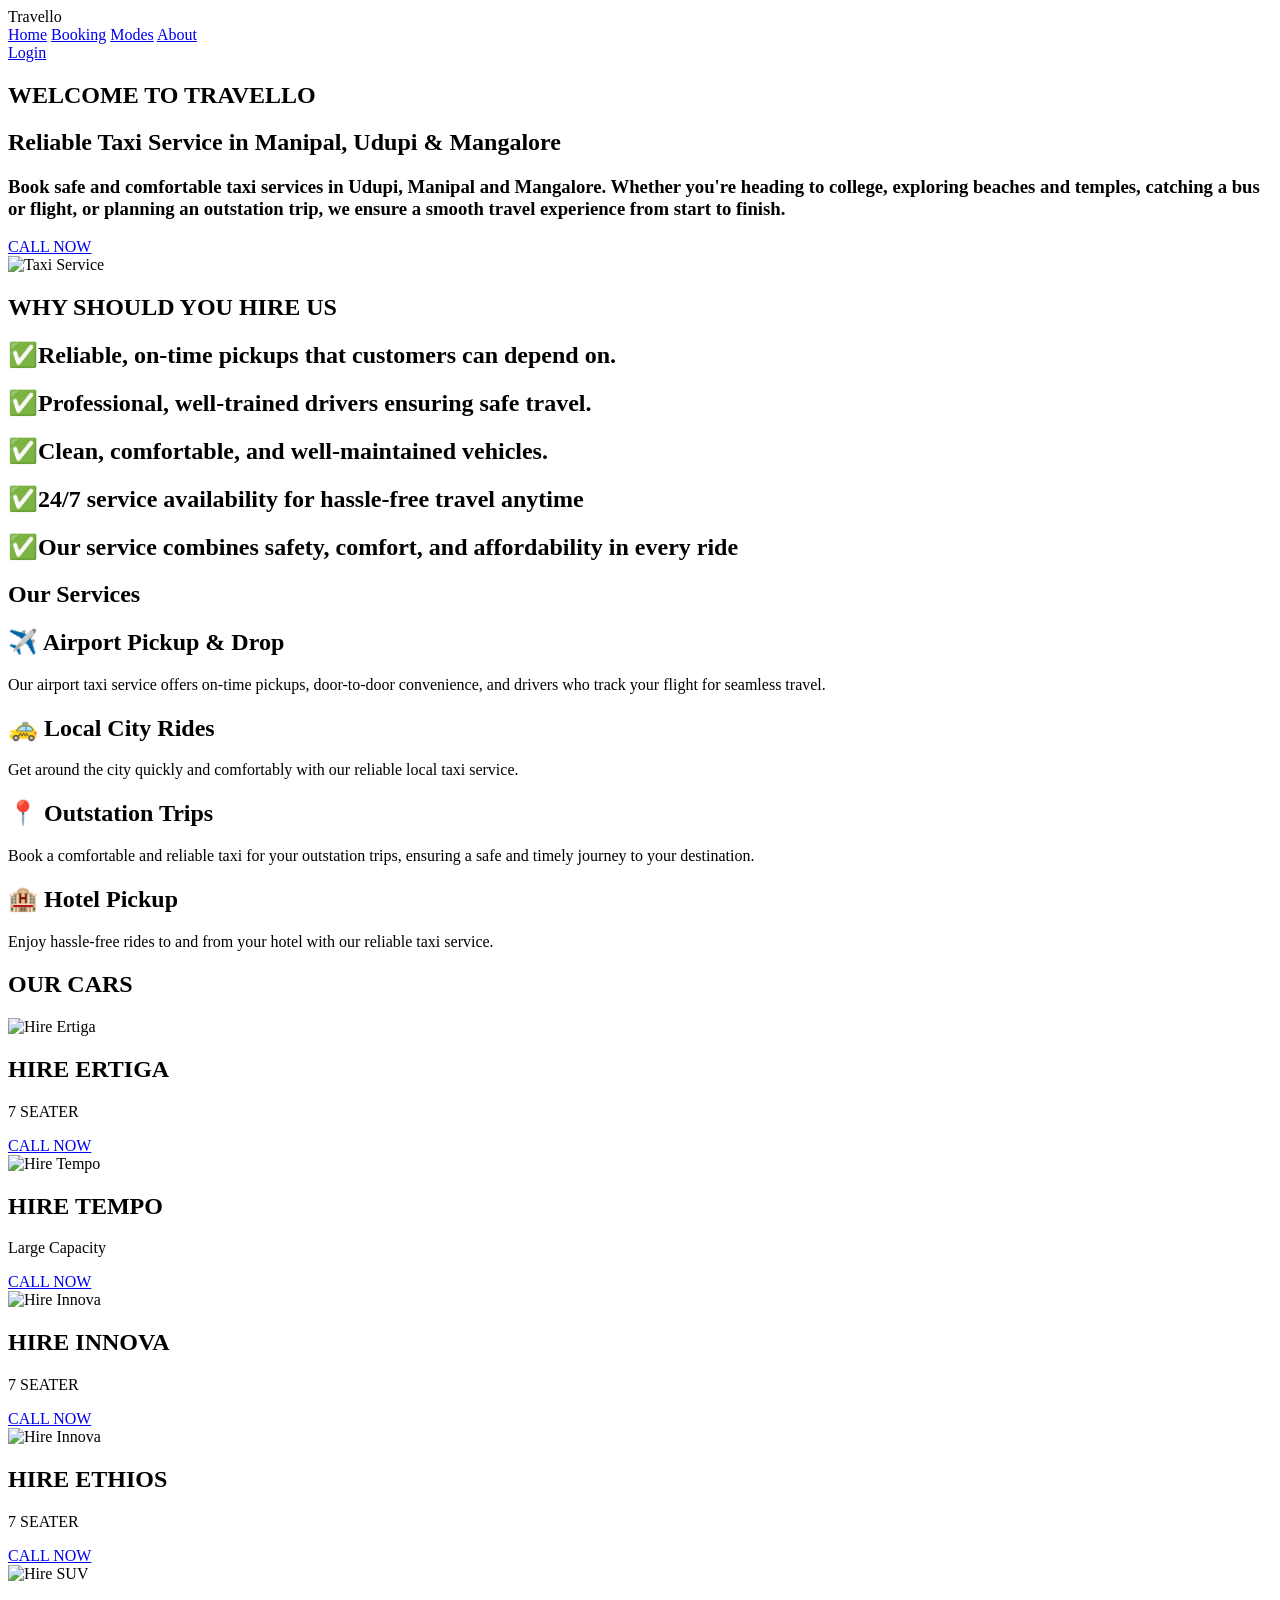
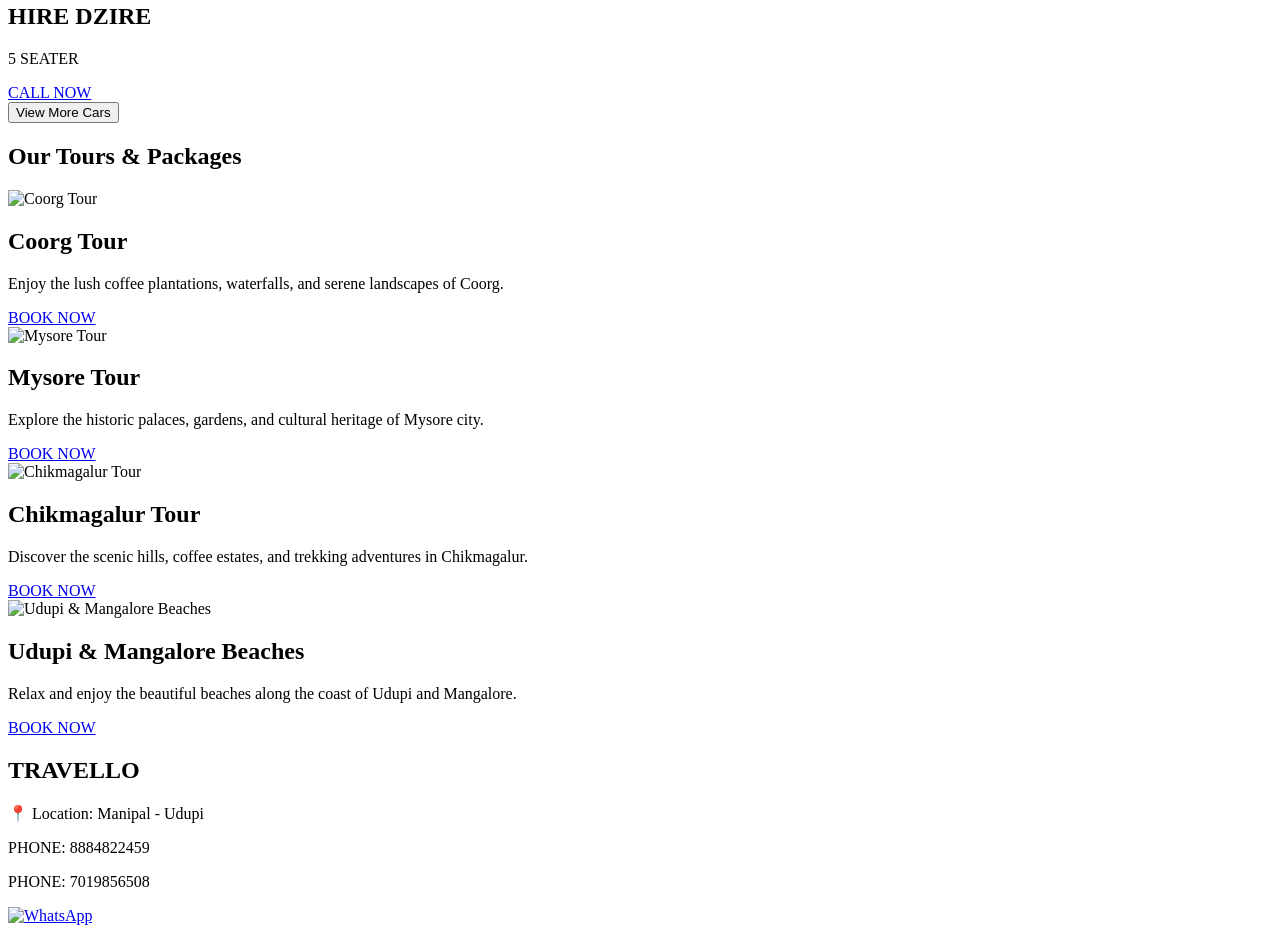
==== index.html @ de764760 "Add files via upload" ====
<!DOCTYPE html>
<html lang="en">
<head>
    <meta charset="UTF-8">
    <meta name="viewport" content="width=device-width, initial-scale=1.0">
    <title>LOCAL TRAVELS</title>
    <link rel="stylesheet" href="style.css">
    
</head>
<body>
 <header class="navbar">
        <div class="logo">
            Travello
        </div>

        <nav>
            <a href="index.html">Home</a>
            <a href="booking.html">Booking</a>
            <a href="#modes">Modes</a>
            <a href="#about">About</a>
        </nav>
        <div class="nav-buttons">
            <a href="login.html" class="login-btn">Login</a>        
        </div>
    </header>


<div class="wrapper">
  <section class="hero-section" id="home-page">
    <div class="hero-content">
      <h1>WELCOME TO TRAVELLO</h1>
      <h2>Reliable Taxi Service in Manipal, Udupi & Mangalore</h2>
      <h3>Book safe and comfortable taxi services in Udupi, Manipal and Mangalore. Whether you're heading to college, exploring beaches and temples, catching a bus or flight, or planning an outstation trip, we ensure a smooth travel experience from start to finish.</h3>
      <a href="booking.html" class="book-button">CALL NOW</a>
    </div>
    <div class="hero-image">
      <img src="pictures/ERTIGA.avif" alt="Taxi Service">
    </div>
  </section>
</div>


        </section>
        </div>
    </div>
</div>
<section id="why-hire">
<div class="why-hire">
    <h1>WHY SHOULD YOU HIRE US</h1>
    <h2>✅Reliable, on-time pickups that customers can depend on.</h2>
    <h2>✅Professional, well-trained drivers ensuring safe travel.</h2>
    <h2>✅Clean, comfortable, and well-maintained vehicles.</h2>
    <h2>✅24/7 service availability for hassle-free travel anytime</h2>
    <h2>✅Our service combines safety, comfort, and affordability in every ride</h2>
</div>
</section>
<section  id="our-services"class="services">
  <h1>Our Services</h1>
  <div class="services-grid">
    <div class="service-card">
      <h2>✈️ Airport Pickup & Drop</h2>
      <p>Our airport taxi service offers on-time pickups, door-to-door convenience, and drivers who track your flight for seamless travel.</p>
    </div>
    <div class="service-card">
      <h2>🚕 Local City Rides</h2>
      <p>Get around the city quickly and comfortably with our reliable local taxi service.</p>
    </div>
    <div class="service-card">
      <h2>📍 Outstation Trips</h2>
      <p>Book a comfortable and reliable taxi for your outstation trips, ensuring a safe and timely journey to your destination.</p>
    </div>
    <div class="service-card">
      <h2>🏨 Hotel Pickup</h2>
      <p>Enjoy hassle-free rides to and from your hotel with our reliable taxi service.</p>
    </div>
  </div>
</section>

   <section id="our-cars" class="our-cars">
  <h1>OUR CARS</h1>
  <div class="cars-grid">
    <div class="cars-card">
      <img src="pictures/ERTIGA.avif" alt="Hire Ertiga">
      <h2>HIRE ERTIGA</h2>
      <p>7 SEATER</p>
      <a href="tel:+917829861425" class="book-button">CALL NOW</a>
    </div>
    <div class="cars-card">
      <img src="pictures/tempo.webp" alt="Hire Tempo">
      <h2>HIRE TEMPO</h2>
      <p>Large Capacity</p>
      <a href="tel:+91782961425" class="book-button">CALL NOW</a>
    </div>
    <div class="cars-card">
 <img src="pictures/innova crysta.avif" alt="Hire Innova">
      <h2>HIRE INNOVA</h2>
      <p>7 SEATER</p>
      <a href="tel:+917829861425" class="book-button">CALL NOW</a>
    </div>
    <div class="cars-card hidden">
      <img src="pictures/ethios-new.avif" alt="Hire Innova">
      <h2>HIRE ETHIOS</h2>
      <p>7 SEATER</p>
      <a href="tel:+917829861425" class="book-button">CALL NOW</a>
    </div>
    <div class="cars-card hidden">
      <img src="pictures/dzire.png" alt="Hire SUV">
      <h2>HIRE DZIRE</h2>
      <p>5 SEATER</p>
      <a href="tel:+917829861425" class="book-button">CALL NOW</a>
    </div>
  </div>
  <button id="viewMoreCarsBtn" class="view-more-button">View More Cars</button>
</section>
<section class="tours-packages" id="tours-packages">
  <h1>Our Tours & Packages</h1>
  <div class="packages-grid">
    <div class="package-card">
      <img src="pictures/corg.jpg" alt="Coorg Tour">
      <h2>Coorg Tour</h2>
      <p>Enjoy the lush coffee plantations, waterfalls, and serene landscapes of Coorg.</p>
      <a href="tel:+917829861425" class="book-button">BOOK NOW</a>
    </div>
    <div class="package-card">
      <img src="pictures/mysore.jpg" alt="Mysore Tour">
      <h2>Mysore Tour</h2>
      <p>Explore the historic palaces, gardens, and cultural heritage of Mysore city.</p>
      <a href="tel:+917829861425" class="book-button">BOOK NOW</a>
    </div>
    <div class="package-card">
      <img src="pictures/chikamagaluru.avif" alt="Chikmagalur Tour">
      <h2>Chikmagalur Tour</h2>
      <p>Discover the scenic hills, coffee estates, and trekking adventures in Chikmagalur.</p>
      <a href="tel:+917829861425" class="book-button">BOOK NOW</a>
    </div>
    <div class="package-card">
      <img src="pictures/beach.jpg" alt="Udupi & Mangalore Beaches">
      <h2>Udupi & Mangalore Beaches</h2>
      <p>Relax and enjoy the beautiful beaches along the coast of Udupi and Mangalore.</p>
      <a href="tel:+917829861425" class="book-button">BOOK NOW</a>
    </div>
  </div>
</section>
<section id="contact" class="contact-section">
  <h1>TRAVELLO</h1>
  <div class="contact-info">
    <p>📍 Location: Manipal - Udupi</p>
    <p>PHONE: 8884822459</p>
    <p>PHONE: 7019856508</p>

    <a href="https://wa.me/917829861425" target="_blank" class="whatsapp-logo">
      <img src="pictures/logo.png" alt="WhatsApp">
    </a>
  </div>
</section>

<script src="script.js"></script>
</body>
</html>
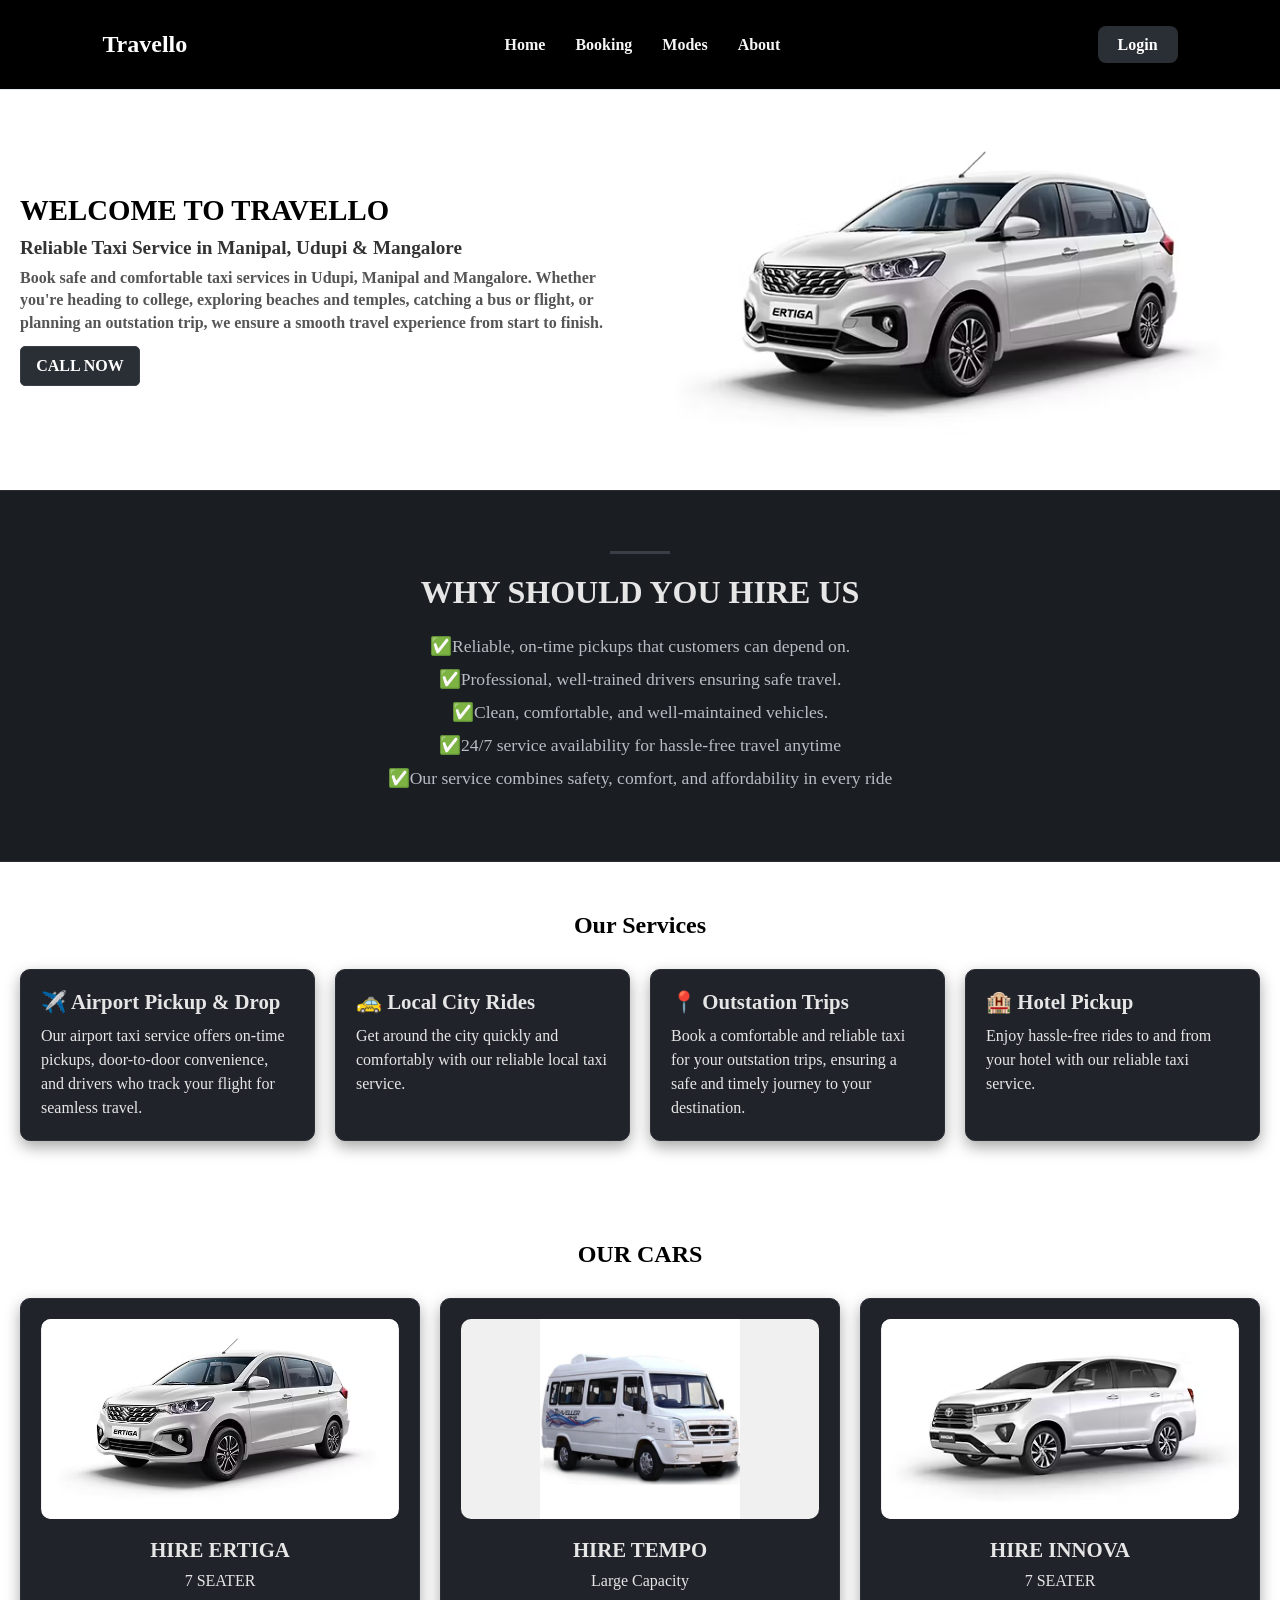
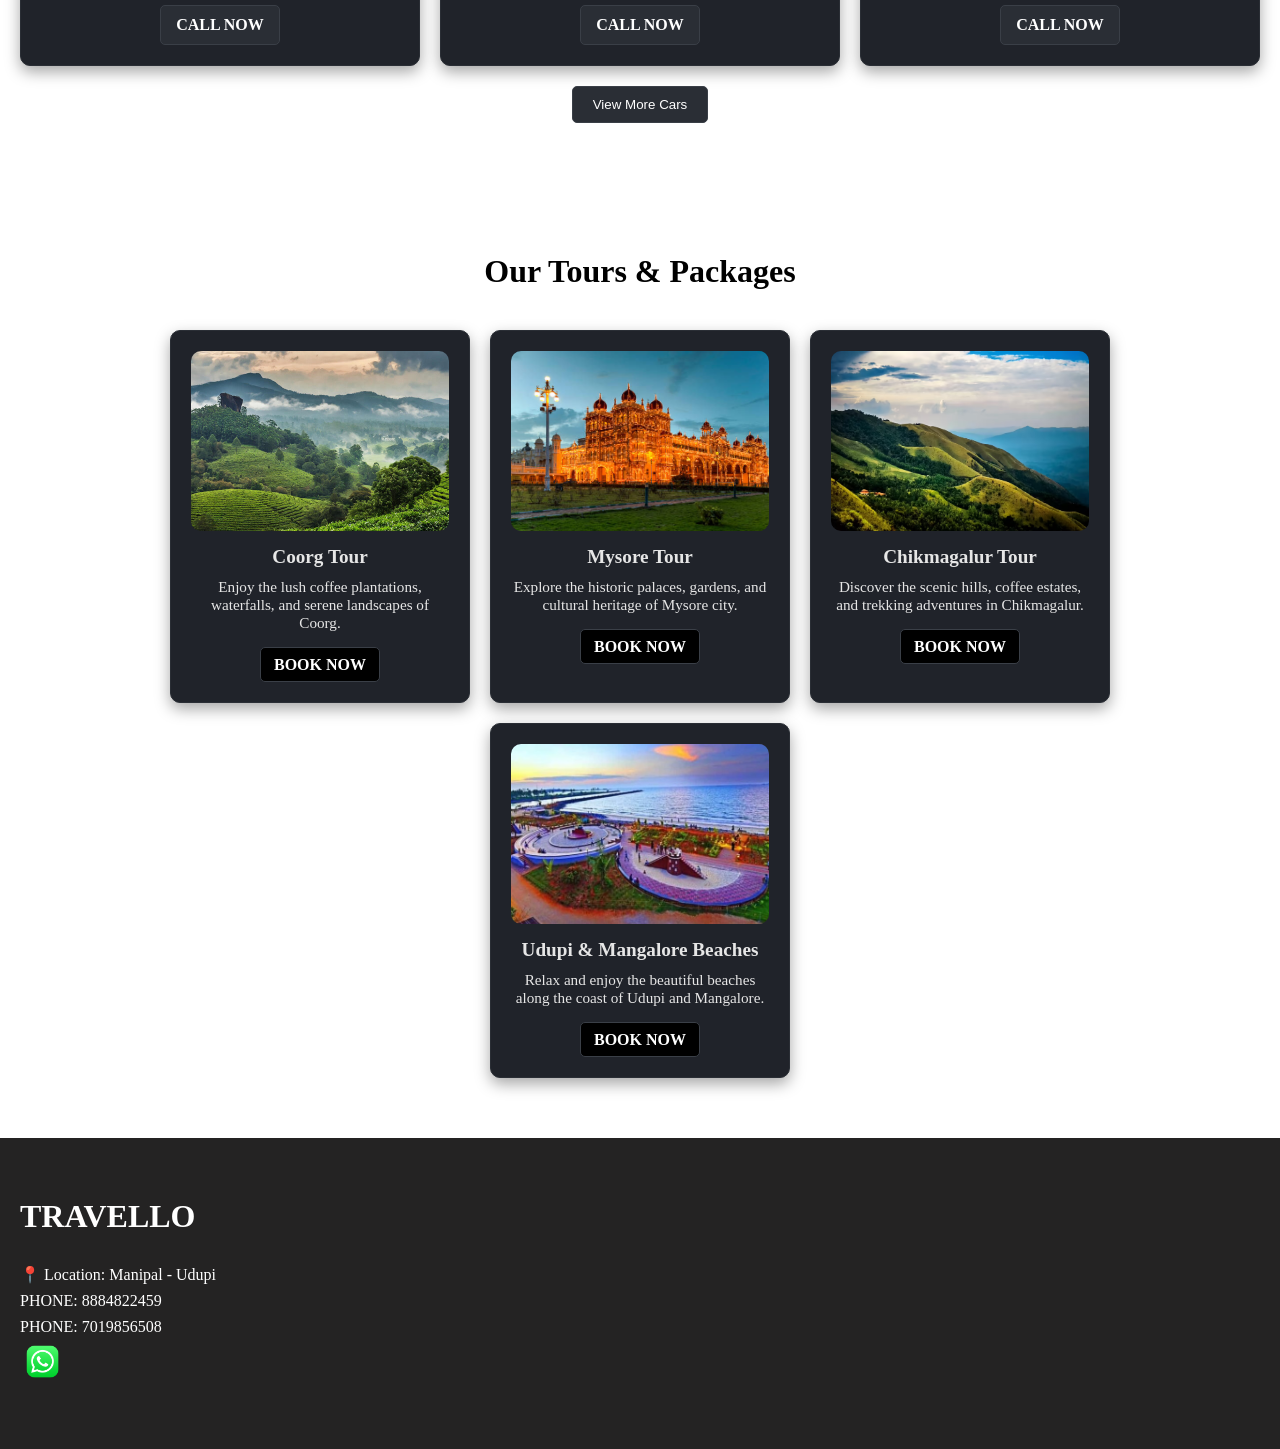
==== commit 1f1d2a44: "Refactor index.html structure and content Updated the title and stylesheet link in index.html. Adjus" ====
--- a/index.html
+++ b/index.html
@@ -3,8 +3,8 @@
 <head>
     <meta charset="UTF-8">
     <meta name="viewport" content="width=device-width, initial-scale=1.0">
-    <title>LOCAL TRAVELS</title>
-    <link rel="stylesheet" href="style.css">
+    <title>TRAVELLO TRAVELS</title>
+    <link rel="stylesheet" href="css/style.css">
     
 </head>
 <body>
@@ -156,4 +156,4 @@
 
 <script src="script.js"></script>
 </body>
-</html>+</html>
--- a/css/style.css
+++ b/css/style.css
@@ -0,0 +1,550 @@
+ * {
+    margin: 0;
+    padding: 0;
+    box-sizing: border-box;
+}
+.wrapper, .main-page, .homepage {
+  margin: 0;
+  padding: 0;
+  height:auto;
+}
+.offscreen-menu a {
+    color:black;
+    text-decoration: none;
+    margin: 20px 0;
+    transition: color 0.3s;
+}
+.navbar {
+    width: 100%;
+    min-height: 72px;
+    padding: 18px 8%;
+    background: black;
+    display: flex;
+    align-items: center;
+    justify-content: space-between;
+    border-bottom: 1px solid #e2e8f0;
+    position: sticky;
+    top: 0;
+    z-index: 1000;
+}
+
+.logo {
+    color: white;
+    font-size: 1.5rem;
+    font-weight: 800;
+}
+
+.navbar nav {
+    display: flex;
+    gap: 30px;
+}
+
+.navbar nav a {
+    color: whitesmoke;
+    text-decoration: none;
+    font-weight: 600;
+    transition: color 0.2s ease;
+}
+
+.navbar nav a:hover {
+    color: #3a3f47;
+}
+
+
+.nav-links{
+    display:flex;
+    gap:30px;
+}
+
+.login-btn{
+    text-decoration:none;
+    background:#2a2e35;
+    color:white;
+    padding:10px 20px;
+    border-radius:8px;
+    font-weight:600;
+}
+
+.login-btn:hover{
+    background:#3a3f47;
+}
+
+.offscreen-menu {
+  position: fixed;
+  top: 90px; 
+  right: -240px; 
+  width: 200px;
+  background-color: #fff;
+  display: flex;
+  flex-direction: column;
+  padding: 15px;
+  gap: 10px;
+  box-shadow: -2px 2px 12px rgba(0,0,0,0.2);
+  border-radius: 8px 0 0 8px;
+  transition: 0.3s;
+  z-index: 999;
+}
+.offscreen-menu.active {
+  right: 0;
+}
+
+.offscreen-menu a {
+  padding: 8px;
+  text-decoration: none;
+  color: #111;
+}
+
+.offscreen-menu a:hover {
+  background-color: #f0f0f0;
+}
+.nav-right {
+  display: flex;
+  gap: 20px; 
+}
+
+.nav-number {
+  color: white;
+  font-size: 1rem;
+  font-weight: 500;
+}
+header{
+    height:90px;
+    display:flex;
+}
+html{
+    scroll-behavior: smooth;
+}
+body{
+    background-color: white;
+    color:black;
+}
+.book-button{
+display: inline-block;
+  background-color: #000;
+  color: #fff;
+  font-weight: 600;
+
+  padding: 12px 24px;   
+  font-size: 16px;
+
+  border-radius: 16px;
+  cursor: pointer;
+  border: none;
+  text-decoration: none; 
+
+  transition: all 0.3s ease;
+  }
+.wrapper {
+  width: 100%;
+  box-sizing: border-box;
+}
+.hero-section {
+  display: flex;
+  align-items: center;       
+  justify-content: space-between; 
+  gap: 30px;                 
+  padding: 40px 20px;
+  width: 100%;
+  min-height: 500px;
+  box-sizing: border-box;
+  flex-wrap: nowrap;         
+}
+
+.hero-content {
+  flex: 1 1 50%;             
+  max-width: 600px;
+  display: flex;
+  flex-direction: column;
+  justify-content: center;
+}
+
+.hero-image {
+  flex: 1 1 50%;             
+  max-width: 500px;
+}
+
+.hero-image img {
+  width: 100%;
+  height: auto;
+  object-fit: cover;         
+  border-radius: 10px;
+}
+.hero-content h1 { font-size: 2rem; margin-bottom: 8px; }
+.hero-content h2 { font-size: 1.4rem; margin-bottom: 8px; color: #333; }
+.hero-content h3 { font-size: 1rem; line-height: 1.4; margin-bottom: 12px; color: #555; }
+.book-button {
+  display: inline-flex;           
+  justify-content: center;       
+  align-items: center;            
+  width: 120px;                   
+  height: 40px;                   
+  font-size: 1rem;
+  background-color:black;
+  color: #fff;
+  text-decoration: none;
+  border-radius: 5px;
+  white-space: nowrap;
+  transition: background 0.3s;
+}
+.book-button:hover {
+  background-color: rgb(50, 53, 53);
+}
+.hero-section {
+  display: flex;
+  align-items: center;       
+  justify-content: center;
+  gap: 20px;                 
+  padding: 20px;
+  min-height: 400px;
+  flex-wrap: nowrap;          
+  box-sizing: border-box;
+}
+.hero-content, .hero-image {
+  flex: 1 1 50%;             
+  max-width: 50%;             
+  display: flex;
+  flex-direction: column;
+  justify-content: center;
+}
+.hero-content h1 {
+  font-size: 1.8rem;
+  margin-bottom: 10px;
+}
+.hero-content h2 {
+  font-size: 1.2rem;
+  margin-bottom: 8px;
+}
+.hero-content p {
+  font-size: 0.95rem;
+  line-height: 1.4;
+}
+.hero-image img {
+  width: 100%;
+  height: auto;
+  object-fit: cover;
+  border-radius: 10px;
+}
+@media (max-width: 480px) {
+  .hero-section {
+    display: flex;             
+    flex-direction: row;       
+    align-items: center;       
+    justify-content: flex-start;
+    gap: 10px;                 
+    padding: 10px 15px;        
+    height: auto;              
+  }
+  .hero-content {
+    flex: 1;                   
+    margin: 0;
+    display: flex;             
+    flex-direction: column;    
+    justify-content: center;  
+  }
+
+  .hero-content h1 {
+    font-size: 1rem;
+    margin: 2px 0;
+  }
+
+  .hero-content h2 {
+    font-size: 0.9rem;
+    margin: 2px 0;
+  }
+
+  .hero-content h3 {
+    font-size: 0.8rem;
+    margin: 2px 0;
+    line-height: 1.1;
+  }
+  .hero-image {
+    flex: 0 0 auto;           
+    width: 150px;             
+    height: 300px;            
+  }
+  .hero-image img {
+    width: 100%;
+    height: 100%;             
+    object-fit: contain;
+    border-radius: 0px;
+    display: block;
+  }
+}
+.services {
+  padding: 50px 20px;
+  text-align: center;
+}
+.services-grid {
+  display: grid;
+  grid-template-columns: repeat(auto-fit, minmax(250px, 1fr));
+  gap: 20px;
+  margin-top: 30px;
+}
+.service-card {
+  padding: 20px;
+  border-radius: 10px;
+  text-align: left;
+  box-shadow: 0 2px 6px rgba(0,0,0,0.1);
+}
+.service-card h2 {
+  margin-bottom: 10px;
+  font-size: 1.3rem;
+}
+.service-card p {
+  font-size: 1rem;
+  line-height: 1.5;
+}
+@media screen and (max-width: 600px) {
+  .services {
+    padding: 30px 10px;
+  }
+}
+.our-cars {
+  padding: 50px 20px;
+  text-align: center;
+}
+
+.cars-grid {
+  display: grid;
+  grid-template-columns: repeat(auto-fit, minmax(250px, 1fr));
+  gap: 20px;
+  margin-top: 30px;
+}
+
+.cars-card {
+  padding: 20px;
+  border-radius: 10px;
+  text-align: center;
+  box-shadow: 0 2px 6px rgba(0,0,0,0.1);
+}
+.cars-card img {
+  width: 100%;           
+  height: auto;          
+  max-height: 200px;     
+  object-fit: contain;   
+  border-radius: 10px;
+  margin-bottom: 15px;
+  background-color: #f0f0f0; 
+}
+.cars-card h2 {
+  margin-bottom: 10px;
+  font-size: 1.3rem;
+}
+.cars-card p {
+  font-size: 1rem;
+  margin-bottom: 15px;
+}
+@media screen and (max-width: 600px) {
+  .our-cars {
+    padding: 30px 10px;
+  }
+}
+.hidden {
+  display: none; 
+}
+.view-more-button {
+  display: block;
+  margin: 20px auto;
+  padding: 10px 20px;
+  background-color: black;
+  color: white;
+  border: none;
+  border-radius: 5px;
+  cursor: pointer;
+}
+.view-more-button:hover {
+  background-color: rgb(56, 55, 55);
+} 
+  .main-page{
+    display: flex;
+    align-items: center;
+    justify-content: center;
+    gap: 10px;   
+    padding: 40px;
+}
+.home-page{
+  max-width: 500px;
+}
+
+/* WHY HIRE US SECTION */
+.why-hire {
+  background-color: #1a1d22; 
+  color: #e6e6e6;            
+  text-align: center;
+  padding: 60px 20px;        
+  border-top: 1px solid #2a2e35;
+  border-bottom: 1px solid #2a2e35;
+}
+
+/* Main heading */
+.why-hire h1 {
+  font-size: 2rem;
+  margin-bottom: 25px;
+}
+
+/* Sub-points */
+.why-hire h2 {
+  font-size: 1.1rem;
+  font-weight: 400;
+  margin: 12px 0;
+  color: #b8bcc4; 
+}
+.why-hire {
+  background-color: #1a1d22; 
+  color: #e6e6e6;            
+  text-align: center;         
+  padding: 60px 20px;         
+  border-top: 1px solid #2a2e35;
+  border-bottom: 1px solid #2a2e35;
+}
+.why-hire h1 {
+  font-size: 2rem;
+  margin-bottom: 25px;
+}
+
+.why-hire h2 {
+  font-size: 1.1rem;
+  font-weight: 400;
+  margin: 12px auto;      
+  color: #b8bcc4;         
+  max-width: 600px;       
+}
+
+
+.why-hire::before {
+  content: "";
+  display: block;
+  width: 60px;
+  height: 3px;
+  background-color: #3a3f47;
+  margin: 0 auto 20px;
+}
+
+
+.our-cars{
+display:grid;
+height:auto;
+margin-bottom:0%;
+}
+.tours-packages {
+  padding: 60px 20px;
+  text-align: center;
+}
+.tours-packages h1 {
+  font-size: 2rem;
+  margin-bottom: 40px;
+}
+.packages-grid {
+  display: flex;
+  gap: 20px;
+  justify-content: center;
+  flex-wrap: wrap;
+}
+.package-card {
+  border-radius: 10px;
+  padding: 20px;
+  width: 300px;
+  box-shadow: 0 4px 10px rgba(0,0,0,0.1);
+  display: flex;
+  flex-direction: column;
+  align-items: center;
+}
+.package-card img {
+  width: 100%;
+  height: 180px;
+  object-fit: cover;
+  border-radius: 10px;
+  margin-bottom: 15px;
+}
+.package-card h2 {
+  font-size: 1.2rem;
+  margin-bottom: 10px;
+}
+.package-card p {
+  font-size: 0.95rem;
+  margin-bottom: 15px;
+}
+.package-card .book-button {
+  width: 120px;
+  height: 35px;
+  line-height: 35px;
+  display: inline-flex;
+  justify-content: center;
+  align-items: center;
+  background-color: black;
+  color: #fff;
+  text-decoration: none;
+  border-radius: 5px;
+}
+.package-card .book-button:hover {
+  background-color: rgb(59, 58, 58);
+}
+.service-card,
+.cars-card,
+.package-card {
+  background-color: #20232a;
+  color: #e6e6e6;
+  border: 1px solid #2a2e35;
+  box-shadow: 0 6px 15px rgba(0,0,0,0.35);
+}
+.book-button,
+.view-more-button {
+  background-color: #2a2e35;
+  color: #ffffff;
+  border: 1px solid #3a3f47;
+}
+.book-button:hover,
+.view-more-button:hover {
+  background-color: #3a3f47;
+}
+.contact-section {
+  padding: 60px 20px;
+  background-color:  rgb(36, 35, 35);
+  text-align:left;
+  color:white
+}
+.contact-section h1 {
+  font-size: 2rem;
+  margin-bottom: 30px;
+}
+.contact-info p {
+  font-size: 1rem;
+  margin: 8px 0;
+  text-align: left;
+}
+@media (max-width: 480px) {
+  .contact-section h1 {
+    font-size: 1.5rem;
+  }
+
+  .contact-info p {
+    font-size: 0.9rem;
+  }
+
+  .contact-info .book-button {
+    width: 100px;
+    height: 35px;
+    font-size: 0.9rem;
+  }
+}
+.contact-buttons {
+  margin-top: 15px;
+  display: flex;
+  justify-content: center;
+  gap: 15px; 
+}
+.whatsapp-logo {
+  display: inline-flex;
+  justify-content:left;
+  align-items: left;
+  width: 45px;
+  height: 45px;
+  border-radius: 30%;
+  text-decoration: none;
+}
+.whatsapp-logo img {
+  width: 85px;
+  height: 35px;
+  object-fit: contain;
+}
+
